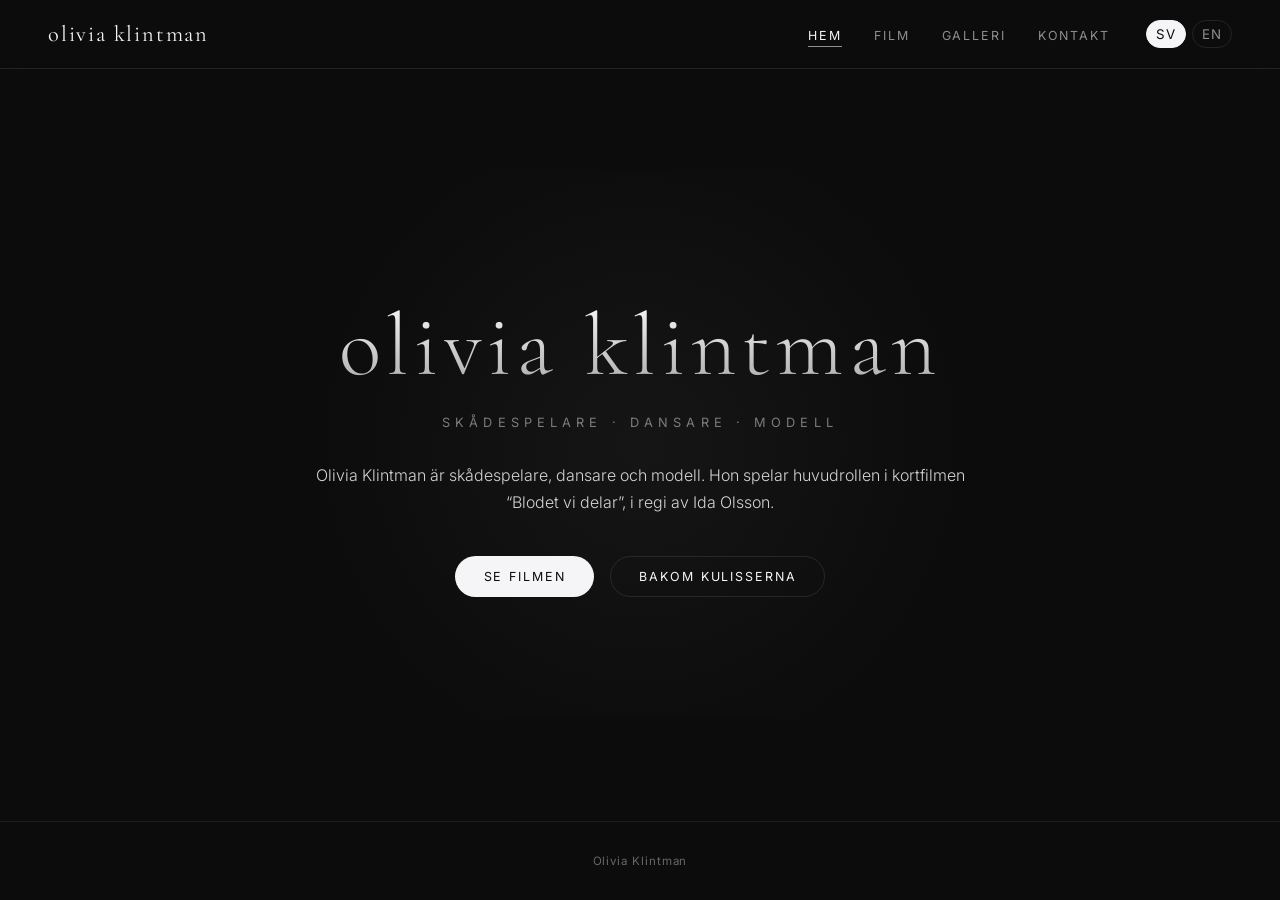
==== index.html @ d29a859b "added the short film Blodet vi delar and its bts photos aswell as a contact page" ====
<!DOCTYPE html>
<html lang="sv">

<head>
    <meta charset="UTF-8">
    <meta name="viewport" content="width=device-width, initial-scale=1.0">
    <title>Olivia Klintman</title>
    <meta name="description" content="Olivia Klintman — skådespelare, dansare och modell. Portfolio.">
    <link rel="stylesheet" href="index.css">
</head>

<body>
    <header class="site-header">
        <a class="logo" href="index.html">Olivia Klintman</a>
        <div class="nav-controls">
            <ul class="nav-links">
                <li><a href="index.html" aria-current="page" data-i18n="nav.home">Hem</a></li>
                <li><a href="film.html" data-i18n="nav.film">Film</a></li>
                <li><a href="gallery.html" data-i18n="nav.gallery">Galleri</a></li>
                <li><a href="contact.html" data-i18n="nav.contact">Kontakt</a></li>
            </ul>
            <div class="lang-toggle" role="group" aria-label="Language">
                <button type="button" data-lang="sv">SV</button>
                <button type="button" data-lang="en">EN</button>
            </div>
        </div>
    </header>

    <main class="hero">
        <div class="glow"></div>
        <div class="hero-inner">
            <h1>Olivia Klintman</h1>
            <p class="subtitle" data-i18n="home.subtitle">Skådespelare · Dansare · Modell</p>
            <p class="hero-intro" data-i18n="home.intro">
                Olivia Klintman är skådespelare, dansare och modell. Hon spelar huvudrollen i kortfilmen
                "Blodet vi delar", i regi av Ida Olsson.
            </p>
            <div class="hero-cta">
                <a class="btn btn-primary" href="film.html" data-i18n="home.cta.film">Se filmen</a>
                <a class="btn" href="gallery.html" data-i18n="home.cta.gallery">Bakom kulisserna</a>
            </div>
        </div>
    </main>

    <footer class="site-footer">
        <span data-i18n="footer.text">Olivia Klintman</span>
    </footer>

    <script src="main.js"></script>
</body>

</html>
---- index.css ----
@import url('https://fonts.googleapis.com/css2?family=Cormorant+Garamond:wght@300;400;500&family=Inter:wght@300;400;500&display=swap');

:root {
    --bg-color: #0c0c0c;
    --bg-color-alt: #131313;
    --text-color: #f5f5f7;
    --accent-color: #8e8e93;
    --border-color: rgba(245, 245, 247, 0.1);
    --transition-speed: 0.8s;
}

* {
    margin: 0;
    padding: 0;
    box-sizing: border-box;
}

html {
    scroll-behavior: smooth;
}

body {
    background-color: var(--bg-color);
    color: var(--text-color);
    font-family: 'Inter', -apple-system, BlinkMacSystemFont, sans-serif;
    min-height: 100vh;
    display: flex;
    flex-direction: column;
    -webkit-font-smoothing: antialiased;
}

a {
    color: inherit;
}

img {
    max-width: 100%;
    display: block;
}

/* ---------- Header / Nav ---------- */

.site-header {
    position: sticky;
    top: 0;
    z-index: 50;
    display: flex;
    align-items: center;
    justify-content: space-between;
    gap: 1rem;
    padding: 1.25rem clamp(1.25rem, 5vw, 3rem);
    background: rgba(12, 12, 12, 0.75);
    backdrop-filter: blur(10px);
    border-bottom: 1px solid var(--border-color);
}

.logo {
    font-family: 'Cormorant Garamond', serif;
    font-size: 1.4rem;
    font-weight: 400;
    letter-spacing: 0.08em;
    text-transform: lowercase;
    text-decoration: none;
    color: var(--text-color);
    white-space: nowrap;
}

.nav-controls {
    display: flex;
    align-items: center;
    gap: clamp(1rem, 3vw, 2.25rem);
}

.nav-links {
    display: flex;
    gap: clamp(1rem, 3vw, 2rem);
    list-style: none;
}

.nav-links a {
    text-decoration: none;
    font-size: 0.78rem;
    letter-spacing: 0.15em;
    text-transform: uppercase;
    color: var(--accent-color);
    transition: color 0.3s ease;
    padding-bottom: 0.2rem;
    border-bottom: 1px solid transparent;
}

.nav-links a:hover {
    color: var(--text-color);
}

.nav-links a[aria-current="page"] {
    color: var(--text-color);
    border-bottom-color: var(--accent-color);
}

.lang-toggle {
    display: flex;
    gap: 0.4rem;
    font-size: 0.72rem;
    letter-spacing: 0.1em;
}

.lang-toggle button {
    background: none;
    border: 1px solid var(--border-color);
    color: var(--accent-color);
    padding: 0.3rem 0.55rem;
    border-radius: 999px;
    cursor: pointer;
    font-family: inherit;
    letter-spacing: inherit;
    transition: color 0.3s ease, border-color 0.3s ease;
}

.lang-toggle button:hover {
    color: var(--text-color);
}

.lang-toggle button[aria-pressed="true"] {
    color: var(--bg-color);
    background: var(--text-color);
    border-color: var(--text-color);
}

/* ---------- Hero (home) ---------- */

.hero {
    position: relative;
    flex: 1;
    display: flex;
    align-items: center;
    justify-content: center;
    text-align: center;
    padding: 4rem 1.5rem;
    overflow: hidden;
}

.hero-inner {
    opacity: 0;
    transform: translateY(20px);
    animation: fadeIn var(--transition-speed) ease-out forwards;
    max-width: 42rem;
}

h1 {
    font-family: 'Cormorant Garamond', serif;
    font-size: clamp(2.5rem, 9vw, 5.5rem);
    font-weight: 300;
    letter-spacing: 0.06em;
    text-transform: lowercase;
    margin-bottom: 0.5rem;
    background: linear-gradient(180deg, #fff 0%, #a1a1a1 100%);
    -webkit-background-clip: text;
    -webkit-text-fill-color: transparent;
}

.subtitle {
    font-size: 0.8rem;
    letter-spacing: 0.4em;
    text-transform: uppercase;
    color: var(--accent-color);
    margin-top: 1rem;
    opacity: 0.85;
}

.hero-intro {
    margin-top: 2rem;
    font-size: 1rem;
    line-height: 1.7;
    color: var(--text-color);
    opacity: 0.85;
    font-weight: 300;
}

.hero-cta {
    margin-top: 2.5rem;
    display: inline-flex;
    gap: 1rem;
    flex-wrap: wrap;
    justify-content: center;
}

.btn {
    display: inline-block;
    padding: 0.75rem 1.75rem;
    border: 1px solid var(--border-color);
    border-radius: 999px;
    text-decoration: none;
    font-size: 0.78rem;
    letter-spacing: 0.15em;
    text-transform: uppercase;
    color: var(--text-color);
    transition: background 0.3s ease, color 0.3s ease, border-color 0.3s ease;
}

.btn:hover {
    background: var(--text-color);
    color: var(--bg-color);
    border-color: var(--text-color);
}

.btn.btn-primary {
    background: var(--text-color);
    color: var(--bg-color);
}

.btn.btn-primary:hover {
    background: transparent;
    color: var(--text-color);
}

@keyframes fadeIn {
    to {
        opacity: 1;
        transform: translateY(0);
    }
}

.glow {
    position: absolute;
    width: 60vw;
    height: 60vh;
    background: radial-gradient(circle, rgba(255, 255, 255, 0.04) 0%, rgba(0, 0, 0, 0) 70%);
    top: 50%;
    left: 50%;
    transform: translate(-50%, -50%);
    pointer-events: none;
    z-index: -1;
}

/* ---------- Page layout (non-hero pages) ---------- */

.page {
    flex: 1;
    width: 100%;
    max-width: 68rem;
    margin: 0 auto;
    padding: clamp(2.5rem, 6vw, 5rem) clamp(1.25rem, 5vw, 3rem) 5rem;
}

.page-header {
    text-align: center;
    margin-bottom: clamp(2.5rem, 6vw, 4rem);
    opacity: 0;
    transform: translateY(16px);
    animation: fadeIn var(--transition-speed) ease-out forwards;
}

.page-header h1 {
    font-size: clamp(2rem, 6vw, 3.25rem);
}

.page-header p {
    color: var(--accent-color);
    font-size: 0.85rem;
    letter-spacing: 0.2em;
    text-transform: uppercase;
    margin-top: 0.75rem;
}

.section {
    margin-bottom: clamp(3rem, 7vw, 4.5rem);
}

.section-title {
    font-family: 'Cormorant Garamond', serif;
    font-size: clamp(1.5rem, 3vw, 2rem);
    font-weight: 400;
    letter-spacing: 0.04em;
    margin-bottom: 1.25rem;
}

/* ---------- Film page ---------- */

.video-wrap {
    position: relative;
    width: 100%;
    padding-top: 56.25%;
    background: var(--bg-color-alt);
    border: 1px solid var(--border-color);
    border-radius: 4px;
    overflow: hidden;
}

.video-wrap iframe {
    position: absolute;
    inset: 0;
    width: 100%;
    height: 100%;
    border: 0;
}

.video-caption {
    margin-top: 0.85rem;
    font-size: 0.8rem;
    color: var(--accent-color);
    letter-spacing: 0.05em;
}

.credits-list {
    list-style: none;
    border-top: 1px solid var(--border-color);
}

.credits-list li {
    display: flex;
    flex-wrap: wrap;
    align-items: baseline;
    justify-content: space-between;
    gap: 0.5rem 1.5rem;
    padding: 0.9rem 0;
    border-bottom: 1px solid var(--border-color);
    font-size: 0.95rem;
}

.credit-role {
    color: var(--accent-color);
    font-size: 0.78rem;
    letter-spacing: 0.1em;
    text-transform: uppercase;
}

.credit-name {
    font-family: 'Cormorant Garamond', serif;
    font-size: 1.15rem;
}

.credit-name a {
    text-decoration: none;
    border-bottom: 1px solid var(--border-color);
    transition: border-color 0.3s ease, color 0.3s ease;
}

.credit-name a:hover {
    color: var(--accent-color);
    border-color: var(--accent-color);
}

/* ---------- Gallery ---------- */

.gallery-credit {
    text-align: center;
    color: var(--accent-color);
    font-size: 0.82rem;
    letter-spacing: 0.08em;
    margin-bottom: 2.5rem;
}

.gallery-grid {
    display: grid;
    grid-template-columns: repeat(auto-fill, minmax(220px, 1fr));
    gap: 0.6rem;
}

.gallery-grid button {
    all: unset;
    cursor: pointer;
    aspect-ratio: 3 / 4;
    overflow: hidden;
    border-radius: 3px;
    background: var(--bg-color-alt);
}

.gallery-grid img {
    width: 100%;
    height: 100%;
    object-fit: cover;
    transition: transform 0.5s ease, opacity 0.3s ease;
}

.gallery-grid button:hover img {
    transform: scale(1.04);
}

.lightbox {
    position: fixed;
    inset: 0;
    z-index: 100;
    display: flex;
    align-items: center;
    justify-content: center;
    background: rgba(6, 6, 6, 0.95);
    padding: 2rem;
    opacity: 0;
    pointer-events: none;
    transition: opacity 0.3s ease;
}

.lightbox.is-open {
    opacity: 1;
    pointer-events: auto;
}

.lightbox img {
    max-width: min(90vw, 1100px);
    max-height: 86vh;
    width: auto;
    border-radius: 2px;
    box-shadow: 0 20px 60px rgba(0, 0, 0, 0.6);
}

.lightbox-close,
.lightbox-prev,
.lightbox-next {
    position: absolute;
    background: none;
    border: 1px solid var(--border-color);
    color: var(--text-color);
    border-radius: 999px;
    width: 2.75rem;
    height: 2.75rem;
    font-size: 1.1rem;
    cursor: pointer;
    display: flex;
    align-items: center;
    justify-content: center;
    transition: background 0.3s ease;
}

.lightbox-close:hover,
.lightbox-prev:hover,
.lightbox-next:hover {
    background: rgba(255, 255, 255, 0.1);
}

.lightbox-close {
    top: 1.5rem;
    right: 1.5rem;
}

.lightbox-prev {
    left: 1.5rem;
    top: 50%;
    transform: translateY(-50%);
}

.lightbox-next {
    right: 1.5rem;
    top: 50%;
    transform: translateY(-50%);
}

/* ---------- Contact ---------- */

.contact-links {
    display: flex;
    flex-direction: column;
    align-items: center;
    gap: 1.75rem;
    text-align: center;
}

.contact-link {
    text-decoration: none;
    display: flex;
    flex-direction: column;
    gap: 0.3rem;
}

.contact-link .contact-label {
    font-size: 0.75rem;
    letter-spacing: 0.2em;
    text-transform: uppercase;
    color: var(--accent-color);
}

.contact-link .contact-value {
    font-family: 'Cormorant Garamond', serif;
    font-size: clamp(1.4rem, 4vw, 2rem);
    font-weight: 400;
    border-bottom: 1px solid transparent;
    transition: border-color 0.3s ease, color 0.3s ease;
}

.contact-link:hover .contact-value {
    color: var(--accent-color);
    border-bottom-color: var(--accent-color);
}

/* ---------- Footer ---------- */

.site-footer {
    text-align: center;
    padding: 2rem 1.5rem;
    font-size: 0.72rem;
    letter-spacing: 0.08em;
    color: var(--accent-color);
    border-top: 1px solid var(--border-color);
    opacity: 0.7;
}

/* ---------- Responsive ---------- */

@media (max-width: 640px) {
    .site-header {
        flex-wrap: wrap;
        justify-content: center;
        text-align: center;
    }

    .nav-controls {
        justify-content: center;
        flex-wrap: wrap;
    }

    .credits-list li {
        flex-direction: column;
        gap: 0.25rem;
    }

    .lightbox-prev,
    .lightbox-next {
        width: 2.25rem;
        height: 2.25rem;
    }
}
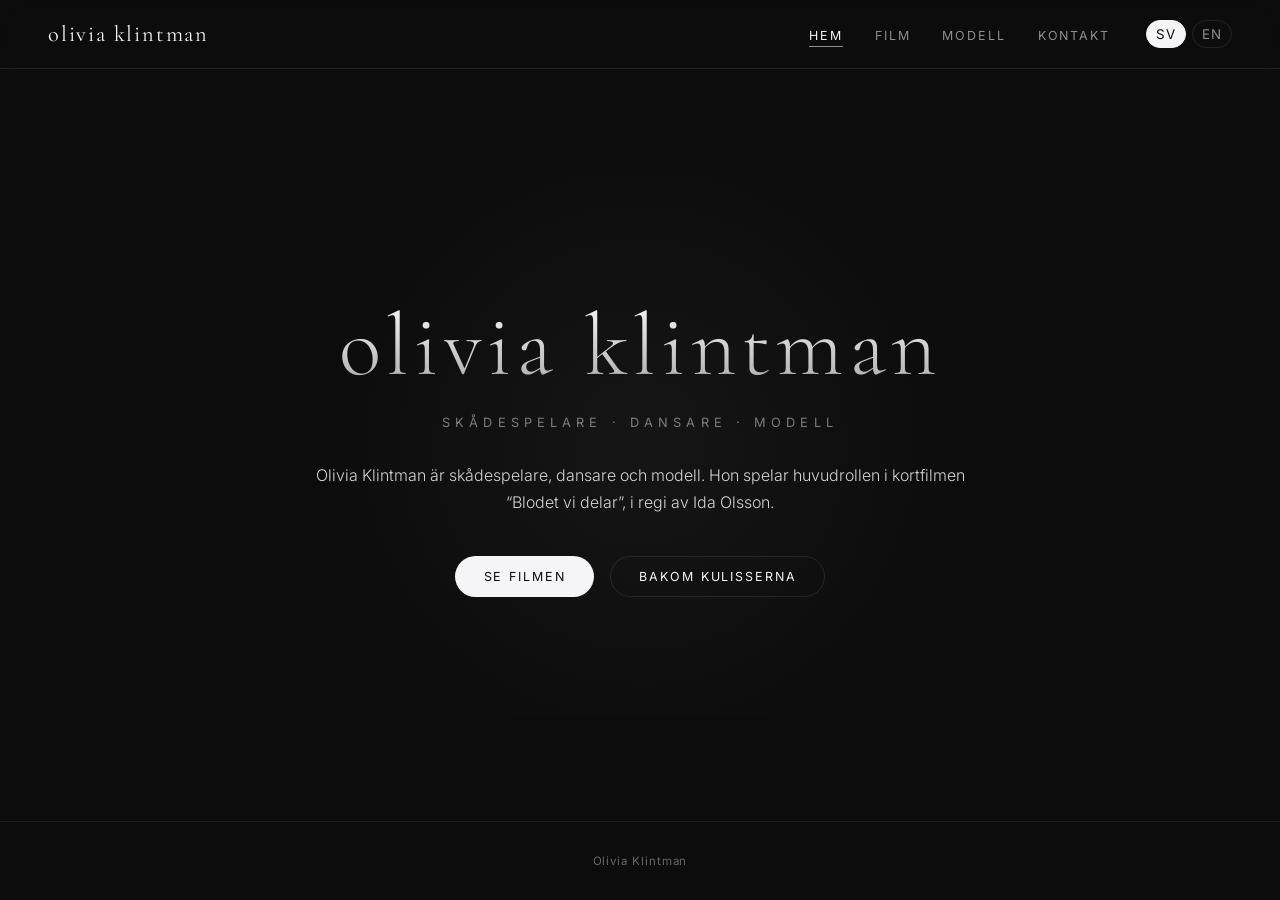
==== commit c319122c: "Added a a Model page aswell as some other quality of life features." ====
--- a/index.html
+++ b/index.html
@@ -16,7 +16,7 @@
             <ul class="nav-links">
                 <li><a href="index.html" aria-current="page" data-i18n="nav.home">Hem</a></li>
                 <li><a href="film.html" data-i18n="nav.film">Film</a></li>
-                <li><a href="gallery.html" data-i18n="nav.gallery">Galleri</a></li>
+                <li><a href="model.html" data-i18n="nav.model">Modell</a></li>
                 <li><a href="contact.html" data-i18n="nav.contact">Kontakt</a></li>
             </ul>
             <div class="lang-toggle" role="group" aria-label="Language">
--- a/index.css
+++ b/index.css
@@ -213,6 +213,29 @@
     color: var(--text-color);
 }
 
+.project-header {
+    display: flex;
+    align-items: center;
+    justify-content: space-between;
+    flex-wrap: wrap;
+    gap: 1rem;
+    margin-bottom: 1.25rem;
+}
+
+.project-header .section-title {
+    margin-bottom: 0;
+}
+
+.project-lead {
+    max-width: 60ch;
+    margin-bottom: 1.75rem;
+    font-size: 1rem;
+    line-height: 1.7;
+    color: var(--text-color);
+    opacity: 0.85;
+    font-weight: 300;
+}
+
 @keyframes fadeIn {
     to {
         opacity: 1;
@@ -242,6 +265,113 @@
     padding: clamp(2.5rem, 6vw, 5rem) clamp(1.25rem, 5vw, 3rem) 5rem;
 }
 
+.page-layout {
+    display: flex;
+    align-items: flex-start;
+    gap: clamp(2rem, 4vw, 3.5rem);
+}
+
+.page-content {
+    flex: 1;
+    min-width: 0;
+}
+
+.page-content [id] {
+    scroll-margin-top: 6rem;
+}
+
+.page-toc {
+    position: sticky;
+    top: 7rem;
+    flex-shrink: 0;
+    display: flex;
+    flex-direction: column;
+    gap: 0.9rem;
+    width: 11rem;
+}
+
+.page-toc a {
+    color: var(--accent-color);
+    font-size: 0.75rem;
+    letter-spacing: 0.08em;
+    text-transform: uppercase;
+    text-decoration: none;
+    line-height: 1.4;
+    opacity: 0.75;
+    transition: opacity 0.25s ease, color 0.25s ease;
+}
+
+.page-toc a:hover,
+.page-toc a.is-active {
+    opacity: 1;
+    color: var(--text-color);
+}
+
+.page-toc-mobile {
+    display: none;
+}
+
+@media (max-width: 900px) {
+    .page-toc-mobile {
+        display: flex;
+        gap: 0.6rem;
+        overflow-x: auto;
+        margin-bottom: 2.5rem;
+        padding-bottom: 0.25rem;
+        -webkit-overflow-scrolling: touch;
+        scrollbar-width: none;
+    }
+
+    .page-toc-mobile::-webkit-scrollbar {
+        display: none;
+    }
+
+    .page-toc-mobile a {
+        flex-shrink: 0;
+        padding: 0.5rem 1.1rem;
+        border: 1px solid var(--border-color);
+        border-radius: 999px;
+        color: var(--accent-color);
+        font-size: 0.75rem;
+        letter-spacing: 0.06em;
+        text-transform: uppercase;
+        text-decoration: none;
+        white-space: nowrap;
+        transition: background 0.25s ease, color 0.25s ease, border-color 0.25s ease;
+    }
+
+    .page-toc-mobile a:hover,
+    .page-toc-mobile a.is-active {
+        background: var(--text-color);
+        border-color: var(--text-color);
+        color: var(--bg-color);
+    }
+
+    .page-layout {
+        display: block;
+    }
+
+    .page-toc {
+        display: none;
+    }
+}
+
+.back-link {
+    display: inline-flex;
+    align-items: center;
+    gap: 0.4rem;
+    margin-bottom: 1.5rem;
+    color: var(--accent-color);
+    font-size: 0.82rem;
+    letter-spacing: 0.08em;
+    text-transform: uppercase;
+    text-decoration: none;
+}
+
+.back-link:hover {
+    color: var(--text-color);
+}
+
 .page-header {
     text-align: center;
     margin-bottom: clamp(2.5rem, 6vw, 4rem);
@@ -260,6 +390,39 @@
     letter-spacing: 0.2em;
     text-transform: uppercase;
     margin-top: 0.75rem;
+}
+
+.back-to-top {
+    display: none;
+}
+
+@media (max-width: 900px) {
+    .back-to-top {
+        display: flex;
+        align-items: center;
+        justify-content: center;
+        position: fixed;
+        right: 1.25rem;
+        bottom: 1.25rem;
+        z-index: 40;
+        width: 2.75rem;
+        height: 2.75rem;
+        border-radius: 999px;
+        border: 1px solid var(--border-color);
+        background: rgba(12, 12, 12, 0.85);
+        backdrop-filter: blur(10px);
+        color: var(--text-color);
+        font-size: 1.2rem;
+        cursor: pointer;
+        opacity: 0;
+        pointer-events: none;
+        transition: opacity 0.25s ease;
+    }
+
+    .back-to-top.is-visible {
+        opacity: 1;
+        pointer-events: auto;
+    }
 }
 
 .section {
@@ -353,6 +516,7 @@
 .gallery-grid {
     display: grid;
     grid-template-columns: repeat(auto-fill, minmax(220px, 1fr));
+    grid-auto-flow: dense;
     gap: 0.6rem;
 }
 
@@ -376,6 +540,79 @@
     transform: scale(1.04);
 }
 
+.gallery-grid button.gallery-feature {
+    grid-column: span 2;
+    aspect-ratio: 16 / 9;
+    background: var(--bg-color-alt);
+}
+
+.gallery-grid button.gallery-feature img {
+    object-fit: cover;
+}
+
+.gallery-grid button.gallery-feature.focus-far-left img {
+    object-position: 0%;
+}
+
+.gallery-grid button.gallery-feature.focus-left img {
+    object-position: 20%;
+}
+
+/* ---------- Art gallery style (Model page) ---------- */
+
+.art-section {
+    margin-bottom: clamp(4rem, 8vw, 7rem);
+}
+
+.art-section:last-child {
+    margin-bottom: 0;
+}
+
+.art-section-header {
+    text-align: center;
+    margin-bottom: clamp(2.5rem, 5vw, 4rem);
+}
+
+.art-section-header .section-title {
+    margin-bottom: 0.5rem;
+}
+
+.art-section-header .gallery-credit {
+    margin-bottom: 0;
+}
+
+.gallery-grid.art-style {
+    display: block;
+    column-width: 280px;
+    column-gap: clamp(1.5rem, 4vw, 3rem);
+}
+
+.gallery-grid.art-style button {
+    display: block;
+    width: 100%;
+    aspect-ratio: auto;
+    overflow: visible;
+    border-radius: 0;
+    background: none;
+    break-inside: avoid;
+    margin-bottom: clamp(1.5rem, 4vw, 3rem);
+}
+
+.gallery-grid.art-style img {
+    height: auto;
+    box-shadow: 0 1.5rem 3rem rgba(0, 0, 0, 0.18);
+    transition: opacity 0.4s ease;
+}
+
+.gallery-grid.art-style button:hover img {
+    transform: none;
+    opacity: 0.88;
+}
+
+.gallery-grid button.gallery-feature.focus-far-right img {
+    object-position: 100%;
+}
+
 .lightbox {
     position: fixed;
     inset: 0;
@@ -418,7 +655,13 @@
     display: flex;
     align-items: center;
     justify-content: center;
-    transition: background 0.3s ease;
+    transition: background 0.3s ease, opacity 0.25s ease;
+}
+
+.lightbox.controls-hidden .lightbox-prev,
+.lightbox.controls-hidden .lightbox-next {
+    opacity: 0;
+    pointer-events: none;
 }
 
 .lightbox-close:hover,
@@ -517,4 +760,34 @@
         width: 2.25rem;
         height: 2.25rem;
     }
-}
+
+    .gallery-grid {
+        grid-template-columns: repeat(2, 1fr);
+        gap: 0.4rem;
+    }
+
+    .gallery-grid button.gallery-feature {
+        grid-column: span 1;
+        grid-row: span 1;
+        aspect-ratio: 3 / 4;
+    }
+
+    .project-header {
+        flex-wrap: nowrap;
+        gap: 0.75rem;
+    }
+
+    .project-header .section-title {
+        font-size: 1.25rem;
+        white-space: nowrap;
+        overflow: hidden;
+        text-overflow: ellipsis;
+    }
+
+    .project-header .btn {
+        flex-shrink: 0;
+        padding: 0.55rem 1rem;
+        font-size: 0.68rem;
+        letter-spacing: 0.08em;
+    }
+}
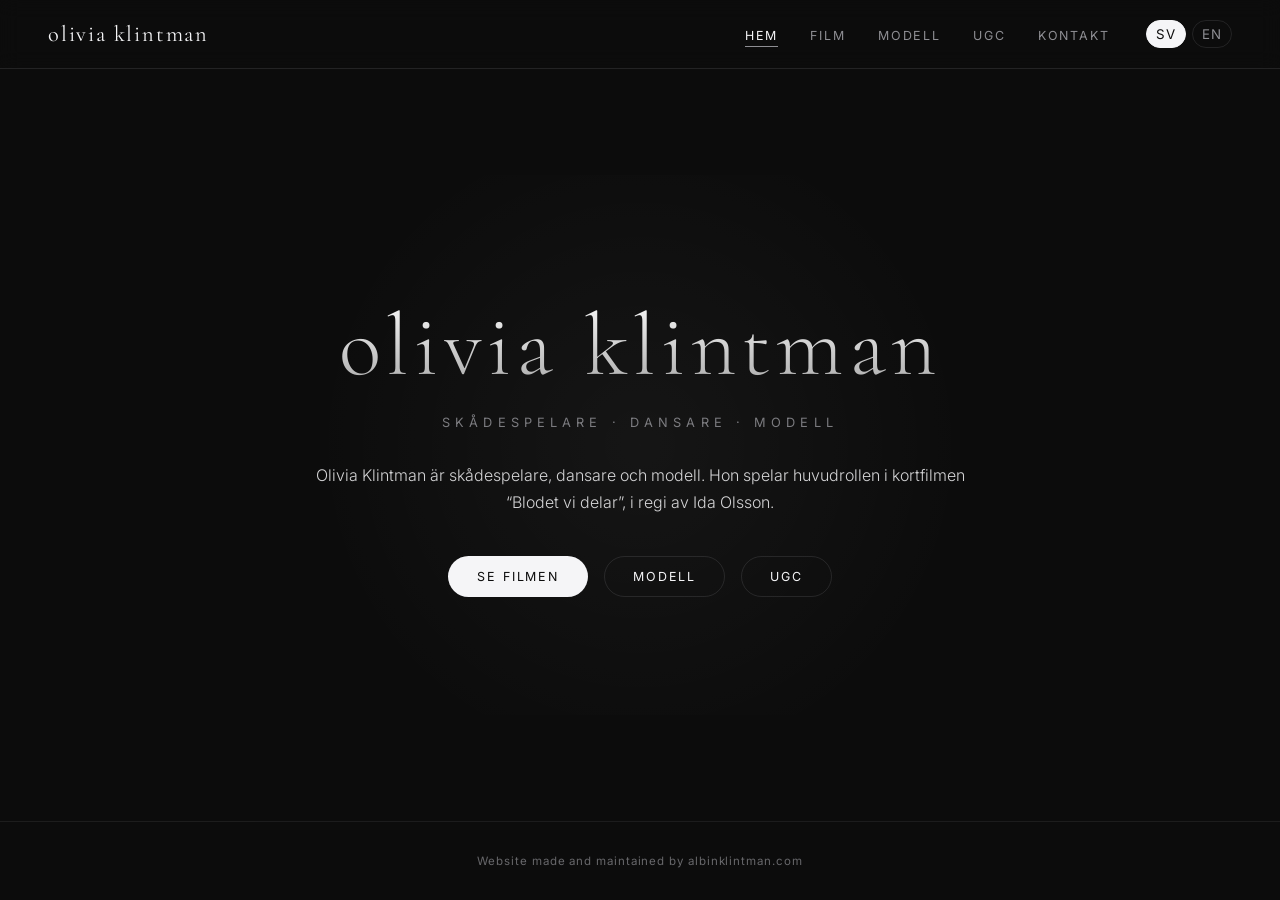
==== commit 07847445: "added UGC creator page. and changed footer and home page" ====
--- a/index.html
+++ b/index.html
@@ -17,6 +17,7 @@
                 <li><a href="index.html" aria-current="page" data-i18n="nav.home">Hem</a></li>
                 <li><a href="film.html" data-i18n="nav.film">Film</a></li>
                 <li><a href="model.html" data-i18n="nav.model">Modell</a></li>
+                <li><a href="ugc.html" data-i18n="nav.ugc">UGC</a></li>
                 <li><a href="contact.html" data-i18n="nav.contact">Kontakt</a></li>
             </ul>
             <div class="lang-toggle" role="group" aria-label="Language">
@@ -37,13 +38,14 @@
             </p>
             <div class="hero-cta">
                 <a class="btn btn-primary" href="film.html" data-i18n="home.cta.film">Se filmen</a>
-                <a class="btn" href="gallery.html" data-i18n="home.cta.gallery">Bakom kulisserna</a>
+                <a class="btn" href="model.html" data-i18n="nav.model">Modell</a>
+                <a class="btn" href="ugc.html" data-i18n="nav.ugc">UGC</a>
             </div>
         </div>
     </main>
 
     <footer class="site-footer">
-        <span data-i18n="footer.text">Olivia Klintman</span>
+        Website made and maintained by <a href="https://albinklintman.com" target="_blank" rel="noopener">albinklintman.com</a>
     </footer>
 
     <script src="main.js"></script>
--- a/index.css
+++ b/index.css
@@ -314,16 +314,9 @@
 @media (max-width: 900px) {
     .page-toc-mobile {
         display: flex;
+        flex-wrap: wrap;
         gap: 0.6rem;
-        overflow-x: auto;
         margin-bottom: 2.5rem;
-        padding-bottom: 0.25rem;
-        -webkit-overflow-scrolling: touch;
-        scrollbar-width: none;
-    }
-
-    .page-toc-mobile::-webkit-scrollbar {
-        display: none;
     }
 
     .page-toc-mobile a {
@@ -687,6 +680,43 @@
     transform: translateY(-50%);
 }
 
+/* ---------- UGC page ---------- */
+
+.ugc-grid {
+    display: grid;
+    grid-template-columns: repeat(auto-fit, minmax(325px, 1fr));
+    gap: clamp(2.5rem, 4vw, 3.5rem);
+    justify-items: center;
+}
+
+.ugc-card {
+    width: 100%;
+    max-width: 325px;
+}
+
+.ugc-card-header {
+    display: flex;
+    align-items: baseline;
+    justify-content: space-between;
+    gap: 0.75rem;
+    margin-bottom: 0.75rem;
+}
+
+.ugc-brand {
+    font-size: 0.78rem;
+    letter-spacing: 0.1em;
+    text-transform: uppercase;
+    color: var(--text-color);
+    font-weight: 500;
+}
+
+.ugc-views {
+    font-size: 0.75rem;
+    letter-spacing: 0.05em;
+    color: var(--text-color);
+    white-space: nowrap;
+}
+
 /* ---------- Contact ---------- */
 
 .contact-links {
@@ -736,6 +766,15 @@
     opacity: 0.7;
 }
 
+.site-footer a {
+    color: inherit;
+    text-decoration: none;
+}
+
+.site-footer a:hover {
+    text-decoration: underline;
+}
+
 /* ---------- Responsive ---------- */
 
 @media (max-width: 640px) {
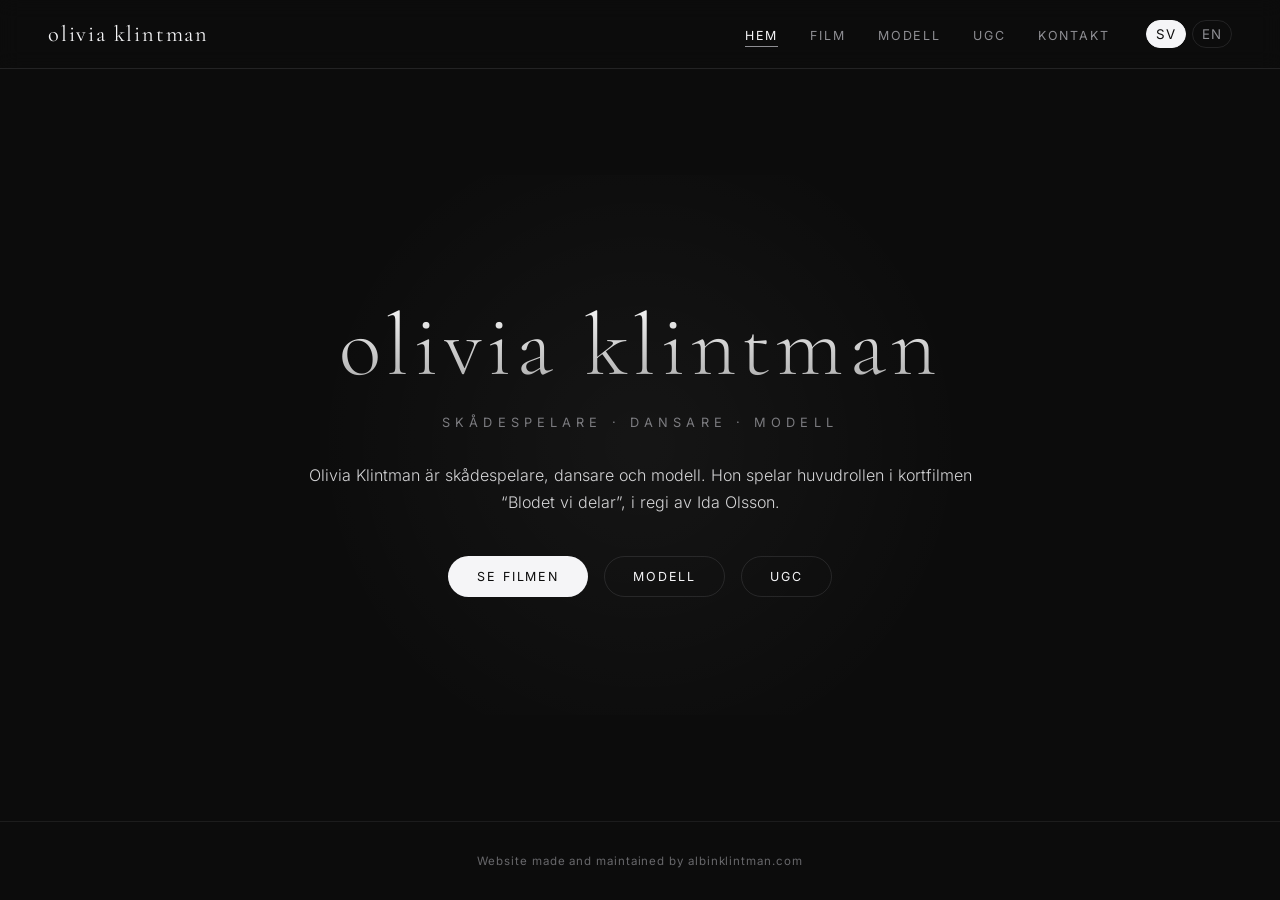
==== commit 72ce82f2: "simple upgrade" ====
--- a/index.html
+++ b/index.html
@@ -6,13 +6,27 @@
     <meta name="viewport" content="width=device-width, initial-scale=1.0">
     <title>Olivia Klintman</title>
     <meta name="description" content="Olivia Klintman — skådespelare, dansare och modell. Portfolio.">
+    <link rel="icon" href="favicon.ico" sizes="any">
+    <link rel="apple-touch-icon" href="apple-touch-icon.png">
+    <meta property="og:type" content="website">
+    <meta property="og:title" content="Olivia Klintman">
+    <meta property="og:description" content="Olivia Klintman — skådespelare, dansare och modell. Portfolio.">
+    <meta property="og:image" content="https://olivialeeklintman.com/og-image.png">
+    <meta property="og:url" content="https://olivialeeklintman.com/">
+    <meta name="twitter:card" content="summary_large_image">
+    <meta name="twitter:title" content="Olivia Klintman">
+    <meta name="twitter:description" content="Olivia Klintman — skådespelare, dansare och modell. Portfolio.">
+    <meta name="twitter:image" content="https://olivialeeklintman.com/og-image.png">
     <link rel="stylesheet" href="index.css">
 </head>
 
 <body>
     <header class="site-header">
         <a class="logo" href="index.html">Olivia Klintman</a>
-        <div class="nav-controls">
+        <button type="button" class="nav-toggle" aria-label="Menu" aria-expanded="false" aria-controls="site-nav">
+            <span></span><span></span><span></span>
+        </button>
+        <div class="nav-controls" id="site-nav">
             <ul class="nav-links">
                 <li><a href="index.html" aria-current="page" data-i18n="nav.home">Hem</a></li>
                 <li><a href="film.html" data-i18n="nav.film">Film</a></li>
@@ -48,6 +62,7 @@
         Website made and maintained by <a href="https://albinklintman.com" target="_blank" rel="noopener">albinklintman.com</a>
     </footer>
 
+    <script data-goatcounter="https://YOUR-SITE-CODE.goatcounter.com/count" async src="//gc.zgo.at/count.js"></script>
     <script src="main.js"></script>
 </body>
 
--- a/index.css
+++ b/index.css
@@ -1,4 +1,18 @@
-@import url('https://fonts.googleapis.com/css2?family=Cormorant+Garamond:wght@300;400;500&family=Inter:wght@300;400;500&display=swap');
+@font-face {
+    font-family: 'Cormorant Garamond';
+    font-style: normal;
+    font-weight: 300 500;
+    font-display: swap;
+    src: url('fonts/cormorant-garamond.woff2') format('woff2');
+}
+
+@font-face {
+    font-family: 'Inter';
+    font-style: normal;
+    font-weight: 300 500;
+    font-display: swap;
+    src: url('fonts/inter.woff2') format('woff2');
+}
 
 :root {
     --bg-color: #0c0c0c;
@@ -124,6 +138,40 @@
     color: var(--bg-color);
     background: var(--text-color);
     border-color: var(--text-color);
+}
+
+.nav-toggle {
+    display: none;
+    flex-direction: column;
+    justify-content: center;
+    align-items: center;
+    gap: 5px;
+    width: 2.25rem;
+    height: 2.25rem;
+    background: none;
+    border: none;
+    padding: 0;
+    cursor: pointer;
+}
+
+.nav-toggle span {
+    display: block;
+    width: 1.35rem;
+    height: 1.5px;
+    background: var(--text-color);
+    transition: transform 0.25s ease, opacity 0.25s ease;
+}
+
+.nav-toggle.is-open span:nth-child(1) {
+    transform: translateY(6.5px) rotate(45deg);
+}
+
+.nav-toggle.is-open span:nth-child(2) {
+    opacity: 0;
+}
+
+.nav-toggle.is-open span:nth-child(3) {
+    transform: translateY(-6.5px) rotate(-45deg);
 }
 
 /* ---------- Hero (home) ---------- */
@@ -574,6 +622,23 @@
     margin-bottom: 0;
 }
 
+.art-subsection-header {
+    text-align: center;
+    margin: clamp(3rem, 6vw, 4.5rem) 0 clamp(1.5rem, 3vw, 2.25rem);
+}
+
+.art-subsection-title {
+    font-family: 'Cormorant Garamond', serif;
+    font-size: clamp(1.1rem, 2.2vw, 1.3rem);
+    font-weight: 400;
+    letter-spacing: 0.04em;
+    margin-bottom: 0.4rem;
+}
+
+.art-subsection-header .gallery-credit {
+    margin-bottom: 0;
+}
+
 .gallery-grid.art-style {
     display: block;
     column-width: 280px;
@@ -717,6 +782,75 @@
     white-space: nowrap;
 }
 
+.ugc-play {
+    all: unset;
+    position: relative;
+    display: block;
+    width: 100%;
+    aspect-ratio: 9 / 16;
+    cursor: pointer;
+    border-radius: 6px;
+    overflow: hidden;
+    background: var(--bg-color-alt);
+}
+
+.ugc-iframe {
+    display: block;
+    width: 100%;
+    aspect-ratio: 9 / 16;
+    border-radius: 6px;
+    overflow: hidden;
+    background: var(--bg-color-alt);
+    border: none;
+}
+
+.ugc-play picture {
+    display: block;
+    width: 100%;
+    height: 100%;
+}
+
+.ugc-play img {
+    width: 100%;
+    height: 100%;
+    object-fit: cover;
+    display: block;
+    transition: transform 0.4s ease, opacity 0.3s ease;
+}
+
+.ugc-play:hover img {
+    transform: scale(1.04);
+    opacity: 0.9;
+}
+
+.ugc-play-icon {
+    position: absolute;
+    top: 50%;
+    left: 50%;
+    transform: translate(-50%, -50%);
+    width: 3.5rem;
+    height: 3.5rem;
+    display: flex;
+    align-items: center;
+    justify-content: center;
+    border-radius: 999px;
+    background: rgba(12, 12, 12, 0.55);
+    backdrop-filter: blur(4px);
+    transition: background 0.3s ease, transform 0.3s ease;
+}
+
+.ugc-play-icon svg {
+    width: 1.4rem;
+    height: 1.4rem;
+    color: var(--text-color);
+    margin-left: 0.15rem;
+}
+
+.ugc-play:hover .ugc-play-icon {
+    background: rgba(12, 12, 12, 0.75);
+    transform: translate(-50%, -50%) scale(1.08);
+}
+
 /* ---------- Contact ---------- */
 
 .contact-links {
@@ -731,14 +865,15 @@
     text-decoration: none;
     display: flex;
     flex-direction: column;
-    gap: 0.3rem;
-}
-
-.contact-link .contact-label {
-    font-size: 0.75rem;
-    letter-spacing: 0.2em;
-    text-transform: uppercase;
-    color: var(--accent-color);
+    align-items: center;
+    gap: 0.5rem;
+}
+
+.contact-icon {
+    width: 1.75rem;
+    height: 1.75rem;
+    flex-shrink: 0;
+    color: var(--text-color);
 }
 
 .contact-link .contact-value {
@@ -779,14 +914,46 @@
 
 @media (max-width: 640px) {
     .site-header {
-        flex-wrap: wrap;
+        flex-wrap: nowrap;
+        justify-content: space-between;
+    }
+
+    .nav-toggle {
+        display: flex;
+    }
+
+    .nav-controls {
+        position: absolute;
+        top: 100%;
+        left: 0;
+        right: 0;
+        flex-direction: column;
+        align-items: stretch;
+        gap: 1.5rem;
+        padding: 1.5rem clamp(1.25rem, 5vw, 3rem) 1.75rem;
+        background: rgba(12, 12, 12, 0.97);
+        backdrop-filter: blur(10px);
+        border-bottom: 1px solid var(--border-color);
+        opacity: 0;
+        transform: translateY(-8px);
+        pointer-events: none;
+        transition: opacity 0.25s ease, transform 0.25s ease;
+    }
+
+    .nav-controls.is-open {
+        opacity: 1;
+        transform: translateY(0);
+        pointer-events: auto;
+    }
+
+    .nav-links {
+        flex-direction: column;
+        align-items: center;
+        gap: 1.1rem;
+    }
+
+    .lang-toggle {
         justify-content: center;
-        text-align: center;
-    }
-
-    .nav-controls {
-        justify-content: center;
-        flex-wrap: wrap;
     }
 
     .credits-list li {
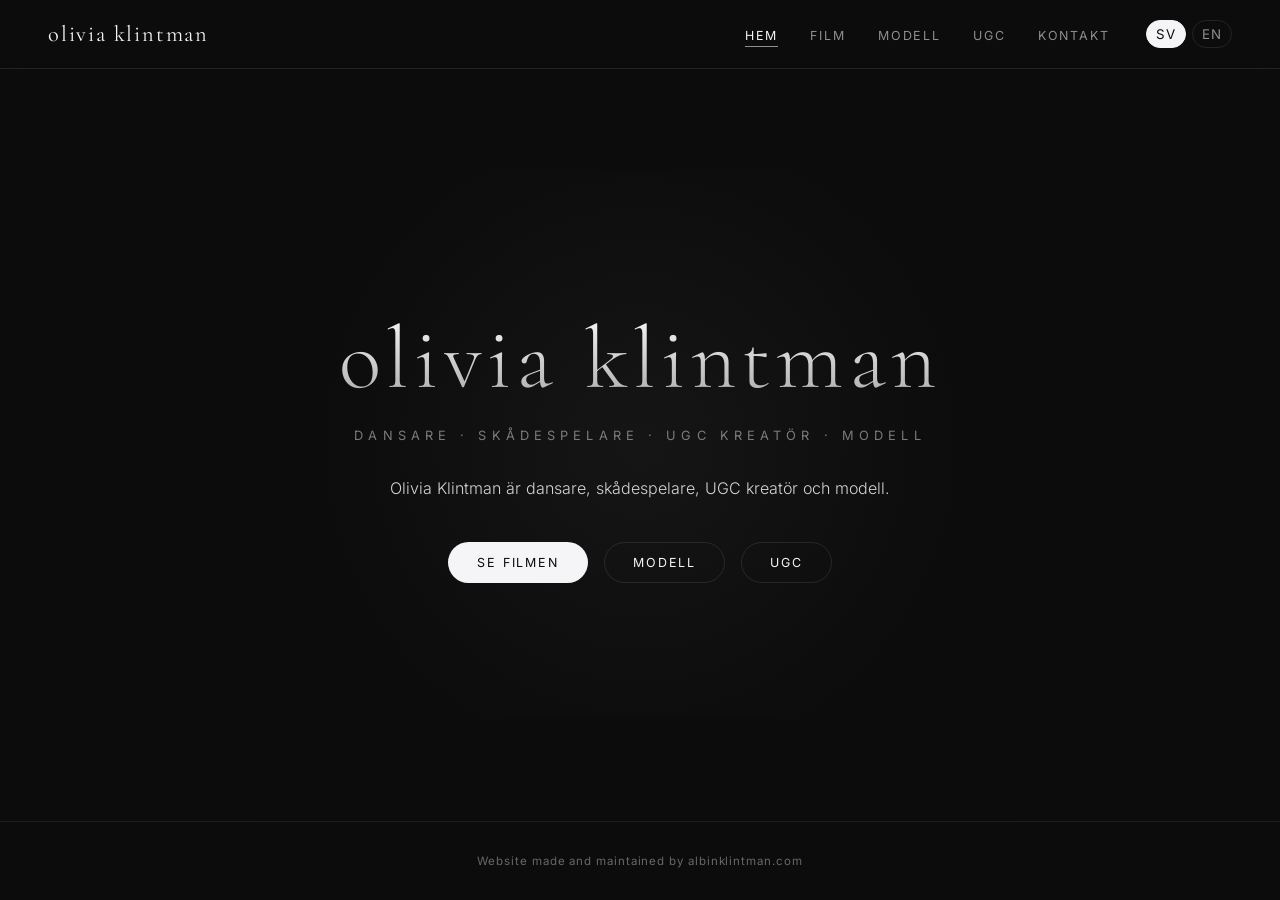
==== commit 360f321b: "Wire up GoatCounter analytics and update homepage tagline - Connect real GoatCounter site code (klin" ====
--- a/index.html
+++ b/index.html
@@ -5,17 +5,17 @@
     <meta charset="UTF-8">
     <meta name="viewport" content="width=device-width, initial-scale=1.0">
     <title>Olivia Klintman</title>
-    <meta name="description" content="Olivia Klintman — skådespelare, dansare och modell. Portfolio.">
+    <meta name="description" content="Olivia Klintman — dansare, skådespelare, UGC kreatör och modell. Portfolio.">
     <link rel="icon" href="favicon.ico" sizes="any">
     <link rel="apple-touch-icon" href="apple-touch-icon.png">
     <meta property="og:type" content="website">
     <meta property="og:title" content="Olivia Klintman">
-    <meta property="og:description" content="Olivia Klintman — skådespelare, dansare och modell. Portfolio.">
+    <meta property="og:description" content="Olivia Klintman — dansare, skådespelare, UGC kreatör och modell. Portfolio.">
     <meta property="og:image" content="https://olivialeeklintman.com/og-image.png">
     <meta property="og:url" content="https://olivialeeklintman.com/">
     <meta name="twitter:card" content="summary_large_image">
     <meta name="twitter:title" content="Olivia Klintman">
-    <meta name="twitter:description" content="Olivia Klintman — skådespelare, dansare och modell. Portfolio.">
+    <meta name="twitter:description" content="Olivia Klintman — dansare, skådespelare, UGC kreatör och modell. Portfolio.">
     <meta name="twitter:image" content="https://olivialeeklintman.com/og-image.png">
     <link rel="stylesheet" href="index.css">
 </head>
@@ -45,10 +45,9 @@
         <div class="glow"></div>
         <div class="hero-inner">
             <h1>Olivia Klintman</h1>
-            <p class="subtitle" data-i18n="home.subtitle">Skådespelare · Dansare · Modell</p>
+            <p class="subtitle" data-i18n="home.subtitle">Dansare · Skådespelare · UGC Kreatör · Modell</p>
             <p class="hero-intro" data-i18n="home.intro">
-                Olivia Klintman är skådespelare, dansare och modell. Hon spelar huvudrollen i kortfilmen
-                "Blodet vi delar", i regi av Ida Olsson.
+                Olivia Klintman är dansare, skådespelare, UGC kreatör och modell.
             </p>
             <div class="hero-cta">
                 <a class="btn btn-primary" href="film.html" data-i18n="home.cta.film">Se filmen</a>
@@ -62,7 +61,7 @@
         Website made and maintained by <a href="https://albinklintman.com" target="_blank" rel="noopener">albinklintman.com</a>
     </footer>
 
-    <script data-goatcounter="https://YOUR-SITE-CODE.goatcounter.com/count" async src="//gc.zgo.at/count.js"></script>
+    <script data-goatcounter="https://klintman.goatcounter.com/count" async src="//gc.zgo.at/count.js"></script>
     <script src="main.js"></script>
 </body>
 
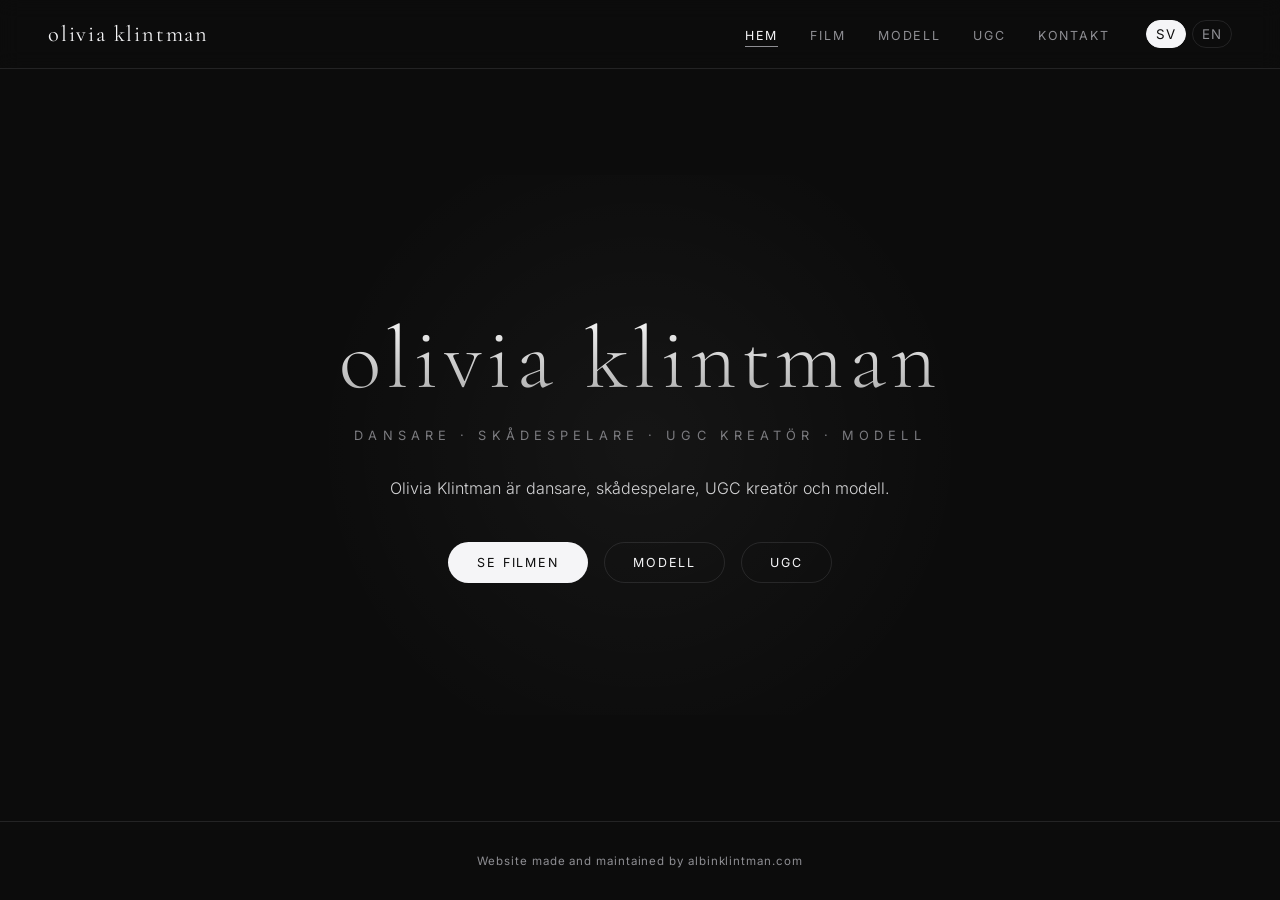
==== commit 66e9c65b: "Lighthouse pass: contrast fixes, LCP/lazy-load tuning, click-to-play video facade, English tab title" ====
--- a/index.html
+++ b/index.html
@@ -17,6 +17,7 @@
     <meta name="twitter:title" content="Olivia Klintman">
     <meta name="twitter:description" content="Olivia Klintman — dansare, skådespelare, UGC kreatör och modell. Portfolio.">
     <meta name="twitter:image" content="https://olivialeeklintman.com/og-image.png">
+    <link rel="preload" href="fonts/cormorant-garamond.woff2" as="font" type="font/woff2" crossorigin>
     <link rel="stylesheet" href="index.css">
 </head>
 
--- a/index.css
+++ b/index.css
@@ -345,8 +345,7 @@
     text-transform: uppercase;
     text-decoration: none;
     line-height: 1.4;
-    opacity: 0.75;
-    transition: opacity 0.25s ease, color 0.25s ease;
+    transition: color 0.25s ease;
 }
 
 .page-toc a:hover,
@@ -498,6 +497,57 @@
     border: 0;
 }
 
+.video-facade {
+    all: unset;
+    position: absolute;
+    inset: 0;
+    width: 100%;
+    height: 100%;
+    cursor: pointer;
+    display: block;
+}
+
+.video-facade img {
+    width: 100%;
+    height: 100%;
+    object-fit: cover;
+    display: block;
+    transition: transform 0.4s ease, opacity 0.3s ease;
+}
+
+.video-facade:hover img {
+    transform: scale(1.03);
+    opacity: 0.9;
+}
+
+.video-play-icon {
+    position: absolute;
+    top: 50%;
+    left: 50%;
+    transform: translate(-50%, -50%);
+    width: 4.5rem;
+    height: 4.5rem;
+    display: flex;
+    align-items: center;
+    justify-content: center;
+    border-radius: 999px;
+    background: rgba(12, 12, 12, 0.55);
+    backdrop-filter: blur(4px);
+    transition: background 0.3s ease, transform 0.3s ease;
+}
+
+.video-play-icon svg {
+    width: 1.8rem;
+    height: 1.8rem;
+    color: var(--text-color);
+    margin-left: 0.2rem;
+}
+
+.video-facade:hover .video-play-icon {
+    background: rgba(12, 12, 12, 0.75);
+    transform: translate(-50%, -50%) scale(1.08);
+}
+
 .video-caption {
     margin-top: 0.85rem;
     font-size: 0.8rem;
@@ -898,7 +948,6 @@
     letter-spacing: 0.08em;
     color: var(--accent-color);
     border-top: 1px solid var(--border-color);
-    opacity: 0.7;
 }
 
 .site-footer a {
